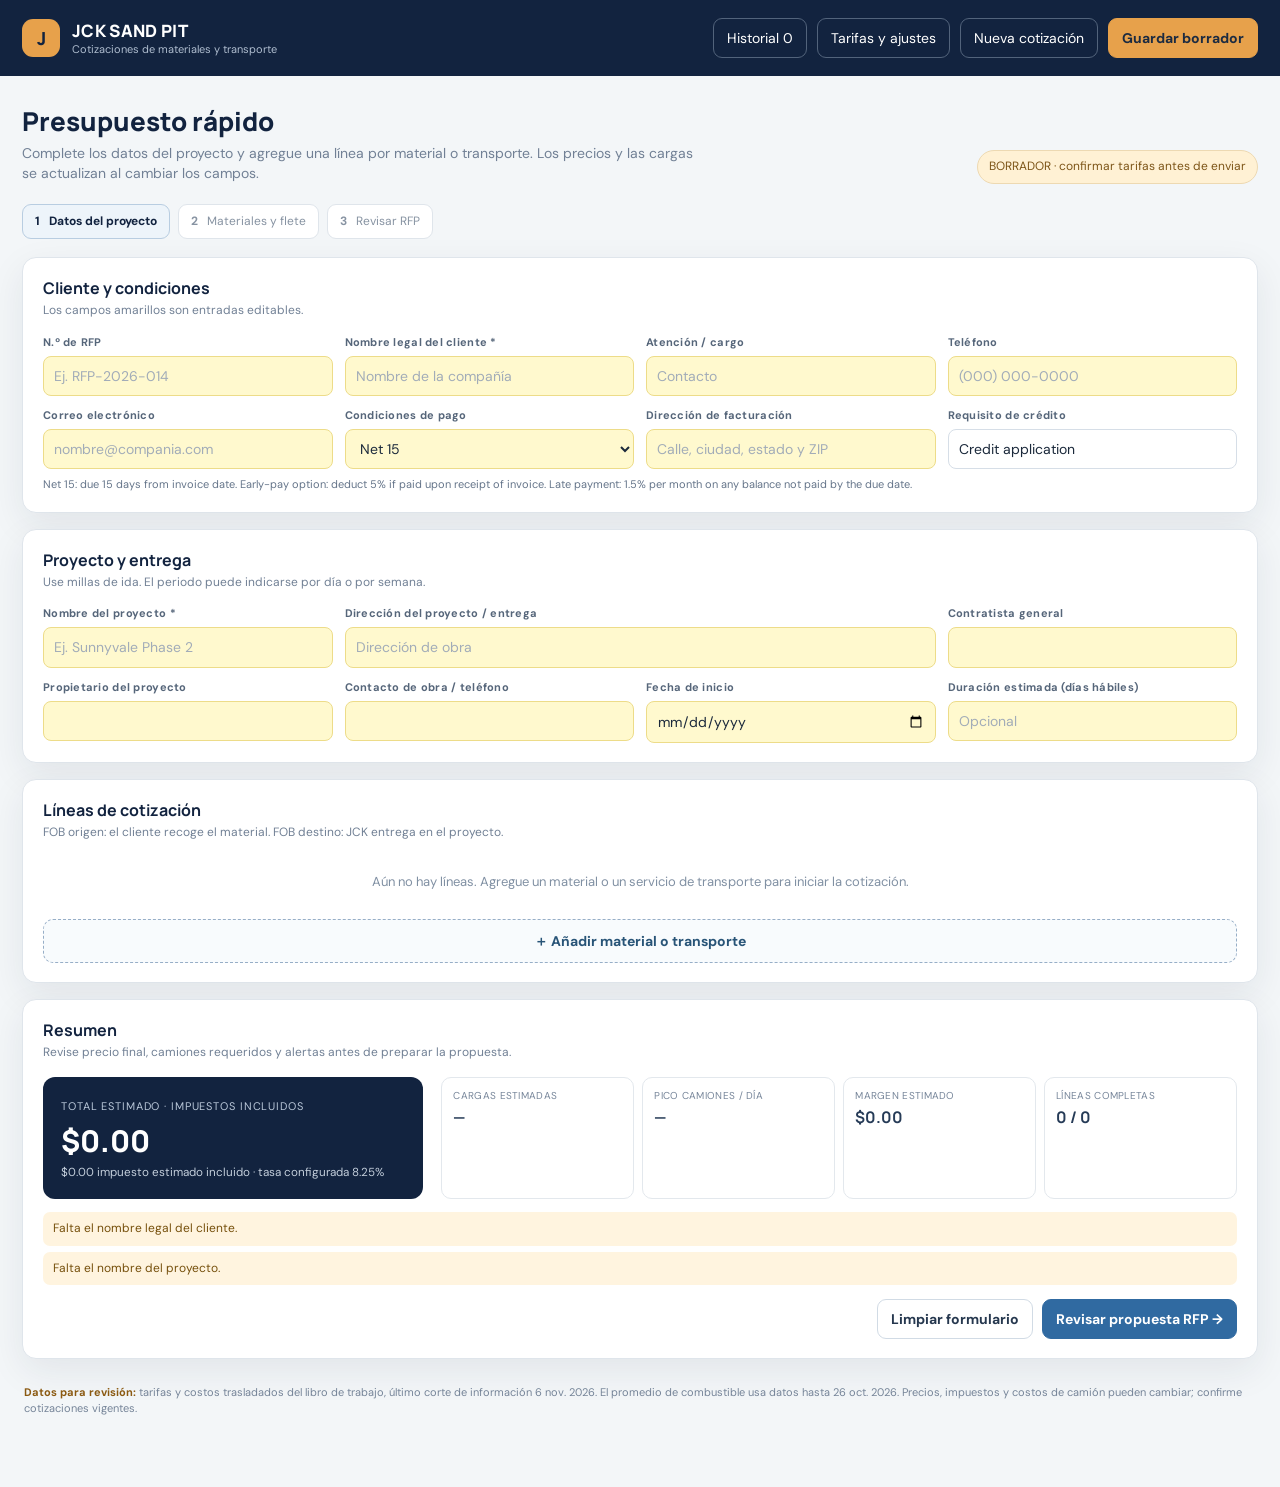
==== FleetManager/Quoter/index.html @ a15f68d5 "nuevos cambios de contizacion" ====
<!doctype html>
<html lang="es">
<head>
  <meta charset="utf-8">
  <meta name="viewport" content="width=device-width, initial-scale=1">
  <meta name="theme-color" content="#12233f">
  <meta name="description" content="Cotizaciones de materiales, transporte y RFP para JCK Sand Pit.">
  <title>JCK Sand Pit | Cotizador</title>
  <link rel="preconnect" href="https://fonts.googleapis.com">
  <link rel="preconnect" href="https://fonts.gstatic.com" crossorigin>
  <link href="https://fonts.googleapis.com/css2?family=DM+Sans:wght@400;500;600;700&family=Manrope:wght@500;600;700;800&display=swap" rel="stylesheet">
  <style>
    :root{--navy:#12233f;--navy2:#203858;--blue:#306aa1;--ink:#1b293b;--muted:#718095;--line:#dfe5eb;--bg:#f3f6f8;--white:#fff;--yellow:#fff4b5;--green:#e5f3ea;--red:#ad3f37;--redbg:#fff0ed;--orange:#a36a14;--orangebg:#fff4df;--shadow:0 12px 36px rgba(23,42,69,.08);--radius:14px}
    *{box-sizing:border-box}body{margin:0;background:var(--bg);color:var(--ink);font:14px/1.45 'DM Sans',sans-serif}button,input,select,textarea{font:inherit}button{cursor:pointer}.app-shell{min-height:100vh}.topbar{background:var(--navy);color:#fff;padding:18px max(22px,calc((100vw - 1280px)/2));display:flex;align-items:center;justify-content:space-between;gap:24px}.brand{display:flex;align-items:center;gap:12px}.brand-mark{width:38px;height:38px;border-radius:11px;background:#e7a14b;color:var(--navy);display:grid;place-items:center;font:800 18px Manrope,sans-serif}.brand-name{font:800 17px Manrope,sans-serif;letter-spacing:.02em}.brand-sub{color:#afbdcf;font-size:11px}.top-actions{display:flex;gap:10px;align-items:center;flex-wrap:wrap}.top-actions button{border:1px solid #52637b;background:transparent;color:white;border-radius:9px;padding:9px 13px}.top-actions button.primary{background:#e7a14b;border-color:#e7a14b;color:#1c2b41;font-weight:700}.wrap{max-width:1280px;margin:0 auto;padding:24px 22px 60px}.intro{display:flex;align-items:flex-end;justify-content:space-between;gap:24px;margin:7px 0 20px}.intro h1{font:800 26px/1.15 Manrope,sans-serif;margin:0 0 6px;color:var(--navy)}.intro p{margin:0;color:var(--muted);max-width:680px}.draft-tag{font-size:12px;color:#7d5518;background:#fff1d4;border:1px solid #edd9b2;border-radius:100px;padding:7px 11px;white-space:nowrap}.stepper{display:flex;gap:8px;margin-bottom:18px;flex-wrap:wrap}.step{background:white;border:1px solid var(--line);border-radius:9px;padding:8px 12px;color:#8793a2;font-size:12px}.step.active{border-color:#b8cde1;background:#edf4fa;color:var(--navy);font-weight:700}.step b{margin-right:6px}.card{background:white;border:1px solid var(--line);border-radius:var(--radius);box-shadow:var(--shadow);padding:19px 20px;margin-bottom:16px}.card-head{display:flex;justify-content:space-between;align-items:flex-start;gap:20px;margin-bottom:15px}.card h2{font:700 16px Manrope,sans-serif;margin:0;color:var(--navy)}.card-hint{font-size:12px;color:var(--muted);margin-top:3px}.grid{display:grid;grid-template-columns:repeat(4,minmax(0,1fr));gap:12px}.grid.project{grid-template-columns:repeat(4,minmax(0,1fr))}.field{display:flex;flex-direction:column;gap:5px;min-width:0}.field label{font-size:11px;font-weight:700;letter-spacing:.025em;color:#56667a}.field input,.field select,.field textarea,.settings-input{width:100%;min-width:0;border:1px solid #d6dee7;border-radius:8px;background:#fff;color:var(--ink);padding:9px 10px;outline:none}.field input:focus,.field select:focus,.field textarea:focus{border-color:#4a83b8;box-shadow:0 0 0 3px #d8e8f6}.field input::placeholder{color:#a2acb8}.field.input-field input,.field.input-field select{background:#fff9ce;border-color:#eddc89}.field.wide{grid-column:span 2}.payment-note{font-size:11px;color:#65758a;margin-top:8px}.lines-wrap{display:grid;gap:12px}.quote-line{border:1px solid #dce3eb;border-radius:12px;overflow:hidden;background:white}.line-top{background:#f6f8fa;padding:10px 13px;display:flex;justify-content:space-between;align-items:center;border-bottom:1px solid #e4e8ed}.line-title{font-weight:700;color:var(--navy)}.line-top .small-muted{font-size:11px;color:#77869a;margin-left:9px}.remove-line{border:0;background:transparent;color:#758499;padding:5px 7px;border-radius:6px}.remove-line:hover{background:#fdebe8;color:#a23c35}.line-fields{padding:13px;display:grid;grid-template-columns:1.15fr 1.55fr .75fr 1fr .75fr 1fr .82fr .88fr;gap:9px;align-items:end}.line-fields .field label{min-height:24px}.transport-fields{display:contents}.line-fields .hidden{display:none}.lowboy-fields{grid-column:1/-1;border:1px dashed #d9a4a0;background:#fff5f3;border-radius:9px;padding:10px;display:grid;grid-template-columns:repeat(4,minmax(0,1fr));gap:9px}.lowboy-title{grid-column:1/-1;font-size:11px;font-weight:800;color:#99433e}.line-results{padding:12px 13px;background:#fbfcfd;border-top:1px solid #e4e8ed;display:flex;align-items:center;gap:16px;flex-wrap:wrap}.metric{min-width:86px}.metric span{display:block;font-size:10px;text-transform:uppercase;letter-spacing:.045em;color:#79889a}.metric strong{font:700 14px Manrope;color:#23364e}.metric.primary{background:var(--green);border-radius:8px;padding:6px 10px;min-width:118px}.metric.primary strong{color:#176a43}.line-flags{display:flex;gap:6px;flex-wrap:wrap;margin-left:auto}.flag{font-size:10px;padding:4px 7px;border-radius:100px;font-weight:700}.flag.warn{background:var(--orangebg);color:#81570d}.flag.error{background:var(--redbg);color:#9b302b}.flag.info{background:#edf3f9;color:#506d8b}.line-empty{padding:17px;color:#8090a3;text-align:center;font-size:13px}.add-line{border:1px dashed #97aec7;background:#f8fbfd;color:#285477;border-radius:10px;padding:11px 14px;font-weight:700;width:100%;margin-top:10px}.add-line:hover{background:#eef5fa}.summary{display:grid;grid-template-columns:1.1fr 2.3fr;gap:18px;align-items:stretch}.summary-total{background:var(--navy);color:white;border-radius:12px;padding:18px}.summary-total label{font-size:11px;text-transform:uppercase;letter-spacing:.08em;color:#b9c7d9}.summary-total strong{display:block;font:800 30px Manrope;margin-top:5px}.summary-total small{color:#c3cedb}.summary-grid{display:grid;grid-template-columns:repeat(4,1fr);gap:8px}.summary-stat{border:1px solid #e3e8ed;border-radius:10px;padding:11px}.summary-stat span{display:block;color:#77869a;font-size:10px;text-transform:uppercase;letter-spacing:.03em}.summary-stat strong{font:700 16px Manrope;color:#263b57;display:block;margin-top:3px}.alert-list{margin:13px 0 0;padding:0;list-style:none;display:grid;gap:6px}.alert-list li{font-size:12px;padding:8px 10px;background:var(--orangebg);color:#76500c;border-radius:7px}.alert-list li.error{background:var(--redbg);color:#8d3530}.summary-actions{display:flex;gap:9px;margin-top:14px;justify-content:flex-end;flex-wrap:wrap}.btn{border:1px solid #d1dbe5;border-radius:9px;background:#fff;color:#26384f;padding:9px 13px;font-weight:700}.btn:hover{background:#f5f8fa}.btn.primary{background:var(--blue);border-color:var(--blue);color:white}.btn.gold{background:#e7a14b;border-color:#e7a14b;color:#17283f}.btn.danger{color:#9c3d37}.data-note{font-size:11px;color:#758498;padding:10px 2px}.data-note strong{color:#8b5a12}.modal-backdrop{position:fixed;inset:0;background:rgba(10,22,39,.53);z-index:10;display:none;align-items:center;justify-content:center;padding:18px}.modal-backdrop.open{display:flex}.modal{background:white;border-radius:15px;width:min(1050px,100%);max-height:92vh;overflow:auto;box-shadow:0 25px 80px rgba(0,0,0,.25)}.modal-head{position:sticky;top:0;background:white;border-bottom:1px solid var(--line);padding:16px 19px;display:flex;justify-content:space-between;align-items:center;z-index:1}.modal-head h2{font:700 18px Manrope;color:var(--navy);margin:0}.modal-body{padding:18px}.settings-grid{display:grid;grid-template-columns:repeat(4,minmax(0,1fr));gap:10px}.settings-box{border:1px solid #e2e7ed;border-radius:10px;padding:12px}.settings-box h3{font:700 12px Manrope;color:var(--navy);margin:0 0 8px}.settings-box .field{margin-bottom:8px}.settings-box .field:last-child{margin:0}.settings-table{width:100%;border-collapse:collapse;margin:8px 0 18px;font-size:12px}.settings-table th,.settings-table td{border-bottom:1px solid #e5e9ed;padding:8px;text-align:left}.settings-table th{color:#66768a;font-size:10px;text-transform:uppercase}.settings-table input,.settings-table select{width:100%;padding:7px;border:1px solid #d7e0e7;border-radius:6px;background:#fff9ce}.settings-foot{color:#718095;font-size:11px}.rfp-screen{display:none;position:fixed;inset:0;background:#e9edf1;z-index:20;overflow:auto;padding:20px}.rfp-screen.open{display:block}.rfp-toolbar{max-width:980px;margin:0 auto 12px;display:flex;justify-content:space-between;align-items:center}.rfp-paper{background:white;max-width:980px;min-height:1000px;margin:0 auto;padding:36px 44px;box-shadow:0 8px 36px rgba(23,42,69,.14);color:#1d2631;font:12px/1.45 Arial,sans-serif}.rfp-top{display:flex;justify-content:space-between;align-items:flex-start;border-bottom:3px solid #b7413b;padding-bottom:12px}.rfp-logo{font:800 27px Manrope,sans-serif;color:var(--navy)}.rfp-logo span{color:#c64b43}.rfp-company{text-align:right;font-size:10px;color:#425168}.rfp-title{background:#151a20;color:white;font:bold 16px Arial;padding:10px 12px;margin:14px 0}.rfp-two{display:grid;grid-template-columns:1fr 1fr;gap:36px}.rfp-two h3{font-size:11px;background:#39414a;color:white;padding:6px;margin:0}.rfp-detail{display:grid;grid-template-columns:115px 1fr;gap:5px;padding:8px 2px}.rfp-detail b{color:#444}.rfp-copy{margin:15px 0;color:#30343a}.rfp-table{width:100%;border-collapse:collapse;margin:14px 0}.rfp-table th{background:#20252b;color:white;padding:7px 5px;text-align:left;font-size:10px}.rfp-table td{border:1px solid #c9cdd1;padding:7px 5px;vertical-align:top}.rfp-totals{width:48%;margin-left:auto;border-collapse:collapse}.rfp-totals td{padding:6px;border-bottom:1px solid #ddd}.rfp-totals td:last-child{text-align:right;font-weight:700}.rfp-totals tr.total{background:#e5f3ea;font-weight:bold}.rfp-note{font-size:10px;color:#6a747e;margin-top:10px}.rfp-terms{border-top:2px solid #3d454e;margin-top:22px;padding-top:10px}.rfp-terms h3{font-size:11px;color:#b43e36;margin:12px 0 3px}.rfp-terms p{margin:0 0 6px;font-size:10px}.rfp-sign{display:grid;grid-template-columns:1fr 1fr;gap:45px;margin-top:25px}.sigline{border-top:1px solid #6d747c;margin-top:32px;padding-top:4px;font-size:10px}.empty-rfp{padding:24px;text-align:center;color:#8b5360;background:#fff2ef;border:1px solid #f0ceca;border-radius:8px}
    .history-modal{width:min(1040px,100%)}.history-list{display:grid;gap:12px}.history-empty{padding:26px 16px;text-align:center;color:#718095;border:1px dashed #d4dde7;border-radius:10px;background:#fafcfd}.history-entry{border:1px solid #dfe5eb;border-radius:11px;padding:14px;background:#fff}.history-entry-head{display:flex;justify-content:space-between;gap:14px;align-items:flex-start}.history-entry-title{font:700 14px Manrope;color:#12233f}.history-entry-meta{font-size:11px;color:#718095;margin-top:4px}.history-status{min-width:210px}.history-fields{display:grid;grid-template-columns:minmax(190px, .7fr) minmax(260px,1.3fr);gap:12px;margin-top:12px}.history-fields label{display:grid;gap:5px;font-size:11px;font-weight:700;color:#56667a}.history-fields select,.history-fields textarea{width:100%;border:1px solid #d6dee7;border-radius:8px;padding:9px 10px;background:white;color:#1b293b}.history-fields textarea{min-height:74px;resize:vertical}.history-details{margin-top:10px;font-size:11px;color:#58687b}.history-details summary{cursor:pointer;font-weight:700;color:#306aa1}.history-details ul{margin:7px 0 0;padding-left:20px}.history-save-note{font-size:10px;color:#718095;margin-top:5px}.history-toolbar{display:flex;justify-content:flex-end;gap:8px;flex-wrap:wrap;margin-bottom:14px}.history-summary{display:grid;grid-template-columns:1fr 1.2fr;gap:14px;margin-bottom:16px}.history-kpis{display:grid;grid-template-columns:repeat(4,minmax(0,1fr));gap:8px}.history-kpi{border:1px solid #e1e7ed;border-radius:9px;padding:10px}.history-kpi span{display:block;color:#738196;font-size:10px;text-transform:uppercase}.history-kpi strong{display:block;color:#203858;font:700 18px Manrope;margin-top:3px}.history-chart{border:1px solid #e1e7ed;border-radius:9px;padding:12px}.history-chart h3{margin:0 0 10px;font:700 12px Manrope;color:#203858}.chart-row{display:grid;grid-template-columns:150px 1fr 70px;align-items:center;gap:8px;font-size:10px;margin:9px 0}.chart-track{height:10px;background:#eef2f5;border-radius:8px;overflow:hidden}.chart-fill{height:100%;border-radius:8px}.chart-approved{background:#31845c}.chart-rejected{background:#c64b43}.chart-pending{background:#e2a342}.chart-unsent{background:#8795a7}.history-note{font-size:10px;color:#718095;margin:5px 0 12px}.history-actions{display:flex;gap:6px;flex-wrap:wrap;margin-top:10px}.history-actions .btn{font-size:11px;padding:6px 9px}.rfp-toolbar>div{display:flex;gap:8px;flex-wrap:wrap}
    @media(max-width:1050px){.line-fields{grid-template-columns:repeat(4,minmax(0,1fr))}.summary{grid-template-columns:1fr}.summary-grid{grid-template-columns:repeat(4,1fr)}}
    @media(max-width:700px){.topbar{padding:13px 16px;align-items:flex-start}.brand-sub{display:none}.top-actions button{padding:8px 9px;font-size:12px}.wrap{padding:18px 13px 45px}.intro{display:block}.draft-tag{display:inline-block;margin-top:12px}.grid,.grid.project{grid-template-columns:repeat(2,minmax(0,1fr))}.field.wide{grid-column:span 2}.card{padding:15px}.line-fields{grid-template-columns:repeat(2,minmax(0,1fr));gap:10px}.lowboy-fields{grid-template-columns:repeat(2,minmax(0,1fr))}.summary-grid{grid-template-columns:repeat(2,1fr)}.summary-actions{justify-content:stretch}.summary-actions .btn{flex:1}.rfp-screen{padding:8px}.rfp-paper{padding:18px 15px;min-height:0}.rfp-two{gap:10px}.rfp-detail{grid-template-columns:90px 1fr;font-size:10px}.rfp-table th,.rfp-table td{padding:5px 3px;font-size:9px}.rfp-totals{width:70%}.settings-grid{grid-template-columns:repeat(2,minmax(0,1fr))}.rfp-logo{font-size:20px}.history-entry-head{display:block}.history-status{width:100%;margin-top:10px}.history-fields{grid-template-columns:1fr}.rfp-toolbar>div{width:100%;justify-content:flex-end}}
    @media print{@page{size:letter;margin:10mm}body{background:white}.app-shell,.modal-backdrop,.rfp-toolbar{display:none!important}.rfp-screen{display:block!important;position:static;overflow:visible;background:white;padding:0}.rfp-paper{max-width:none;min-height:0;margin:0;padding:0;box-shadow:none}.rfp-top,.rfp-two,.rfp-table,.rfp-totals,.rfp-terms{break-inside:auto}.rfp-terms p{break-inside:avoid}.rfp-sign{break-inside:avoid}.rfp-table{font-size:9px}.rfp-terms p{font-size:9px}}
    .alert-jump{display:flex;width:100%;justify-content:space-between;align-items:center;gap:10px;padding:0;border:0;background:transparent;color:inherit;font:inherit;text-align:left;cursor:pointer}.alert-jump small{flex:none;font-size:10px;font-weight:700;text-decoration:underline;text-underline-offset:2px}.alert-jump:hover small{color:#12233f}.review-line{outline:3px solid #e1b645!important;box-shadow:0 0 0 5px rgba(225,182,69,.18)!important}.review-target{outline:3px solid #e1b645!important;box-shadow:0 0 0 5px rgba(225,182,69,.2)!important;scroll-margin:100px}
  </style>
<link rel="stylesheet" href="/css/menu.css">
</head>
<body>
<div class="app-shell" id="appShell">
  <header class="topbar">
    <div class="brand"><div class="brand-mark">J</div><div><div class="brand-name">JCK SAND PIT</div><div class="brand-sub">Cotizaciones de materiales y transporte</div></div></div>
    <div class="top-actions"><button id="historyBtn">Historial <span id="historyCount">0</span></button><button id="settingsBtn">Tarifas y ajustes</button><button id="newQuoteBtn">Nueva cotización</button><button class="primary" id="saveDraftBtn">Guardar borrador</button></div>
  </header>
  <main class="wrap">
    <section class="intro"><div><h1>Presupuesto rápido</h1><p>Complete los datos del proyecto y agregue una línea por material o transporte. Los precios y las cargas se actualizan al cambiar los campos.</p></div><span class="draft-tag">BORRADOR · confirmar tarifas antes de enviar</span></section>
    <div class="stepper"><span class="step active"><b>1</b> Datos del proyecto</span><span class="step"><b>2</b> Materiales y flete</span><span class="step"><b>3</b> Revisar RFP</span></div>
    <section class="card">
      <div class="card-head"><div><h2>Cliente y condiciones</h2><div class="card-hint">Los campos amarillos son entradas editables.</div></div></div>
      <div class="grid" id="clientFields">
        <div class="field input-field"><label>N.º de RFP</label><input data-field="rfp" placeholder="Ej. RFP-2026-014"></div>
        <div class="field input-field"><label>Nombre legal del cliente *</label><input data-field="customer" placeholder="Nombre de la compañía"></div>
        <div class="field input-field"><label>Atención / cargo</label><input data-field="attention" placeholder="Contacto"></div>
        <div class="field input-field"><label>Teléfono</label><input data-field="phone" placeholder="(000) 000-0000"></div>
        <div class="field input-field"><label>Correo electrónico</label><input data-field="email" type="email" placeholder="nombre@compania.com"></div>
        <div class="field input-field"><label>Condiciones de pago</label><select data-field="terms"></select></div>
        <div class="field input-field"><label>Dirección de facturación</label><input data-field="billing" placeholder="Calle, ciudad, estado y ZIP"></div>
        <div class="field"><label>Requisito de crédito</label><input data-field="credit" readonly></div>
      </div>
      <div class="payment-note" id="paymentNote"></div>
    </section>
    <section class="card">
      <div class="card-head"><div><h2>Proyecto y entrega</h2><div class="card-hint">Use millas de ida. El periodo puede indicarse por día o por semana.</div></div></div>
      <div class="grid project">
        <div class="field input-field"><label>Nombre del proyecto *</label><input data-field="project" placeholder="Ej. Sunnyvale Phase 2"></div>
        <div class="field input-field wide"><label>Dirección del proyecto / entrega</label><input data-field="deliveryAddress" placeholder="Dirección de obra"></div>
        <div class="field input-field"><label>Contratista general</label><input data-field="generalContractor"></div>
        <div class="field input-field"><label>Propietario del proyecto</label><input data-field="owner"></div>
        <div class="field input-field"><label>Contacto de obra / teléfono</label><input data-field="siteContact"></div>
        <div class="field input-field"><label>Fecha de inicio</label><input data-field="startDate" type="date"></div>
        <div class="field input-field"><label>Duración estimada (días hábiles)</label><input data-field="duration" type="number" min="1" step="1" placeholder="Opcional"></div>
      </div>
    </section>
    <section class="card">
      <div class="card-head"><div><h2>Líneas de cotización</h2><div class="card-hint">FOB origen: el cliente recoge el material. FOB destino: JCK entrega en el proyecto.</div></div></div>
      <div id="lines" class="lines-wrap"></div>
      <button class="add-line" id="addLineBtn">＋ Añadir material o transporte</button>
    </section>
    <section class="card">
      <div class="card-head"><div><h2>Resumen</h2><div class="card-hint">Revise precio final, camiones requeridos y alertas antes de preparar la propuesta.</div></div></div>
      <div class="summary" id="summary"></div>
      <ul class="alert-list" id="alerts"></ul>
      <div class="summary-actions"><button class="btn" id="resetBtn">Limpiar formulario</button><button class="btn primary" id="rfpBtn">Revisar propuesta RFP →</button></div>
    </section>
    <div class="data-note"><strong>Datos para revisión:</strong> tarifas y costos trasladados del libro de trabajo, último corte de información 6 nov. 2026. El promedio de combustible usa datos hasta 26 oct. 2026. Precios, impuestos y costos de camión pueden cambiar; confirme cotizaciones vigentes.</div>
  </main>
</div>
<div class="modal-backdrop" id="settingsModal" role="dialog" aria-modal="true" aria-label="Tarifas y ajustes">
  <div class="modal"><div class="modal-head"><div><h2>Tarifas y ajustes</h2><div class="card-hint">Cambios guardados en este navegador.</div></div><button class="btn" id="closeSettings">Cerrar</button></div><div class="modal-body" id="settingsBody"></div></div>
</div>
<div class="modal-backdrop" id="historyModal" role="dialog" aria-modal="true" aria-label="Historial de cotizaciones"><section class="modal history-modal"><div class="modal-head"><div><h2>Historial de cotizaciones</h2><div class="card-hint">Se guarda solo en este navegador; no se comparte ni sincroniza con otros usuarios.</div></div><button class="btn" id="closeHistory">Cerrar</button></div><div class="modal-body"><div class="history-toolbar"><button class="btn primary" id="exportHistory">Exportar a Excel (.xlsx)</button></div><div id="historySummary"></div><div class="history-note">Los porcentajes de aprobación se calculan sobre las cotizaciones enviadas. Los PDF preparados pero aún no enviados se muestran aparte.</div><div id="historyList" class="history-list"></div></div></section></div>
<div class="rfp-screen" id="rfpScreen"><div class="rfp-toolbar"><button class="btn" id="backBtn">← Volver al presupuesto</button><div><button class="btn gold" id="outlookBtn">Enviar por Outlook</button><button class="btn" id="registerSentBtn">Registrar como enviada</button><button class="btn primary" id="printBtn">Guardar como PDF / Imprimir</button></div></div><div class="history-note" style="max-width:980px;margin:0 auto 10px">Outlook abrirá un borrador y el PDF para imprimir/guardar; adjunte el PDF al correo y confirme el envío en el historial.</div><article class="rfp-paper" id="rfpPaper"></article></div>
<script src="./data.js"></script>
<script src="./app.js"></script>
<script src="/js/menu.js"></script>
<script src="/js/html2pdf.bundle.min.js"></script>
<script src="/js/quote-email.js"></script>
<script src="/js/quote-validate.js"></script>
</body>
</html>
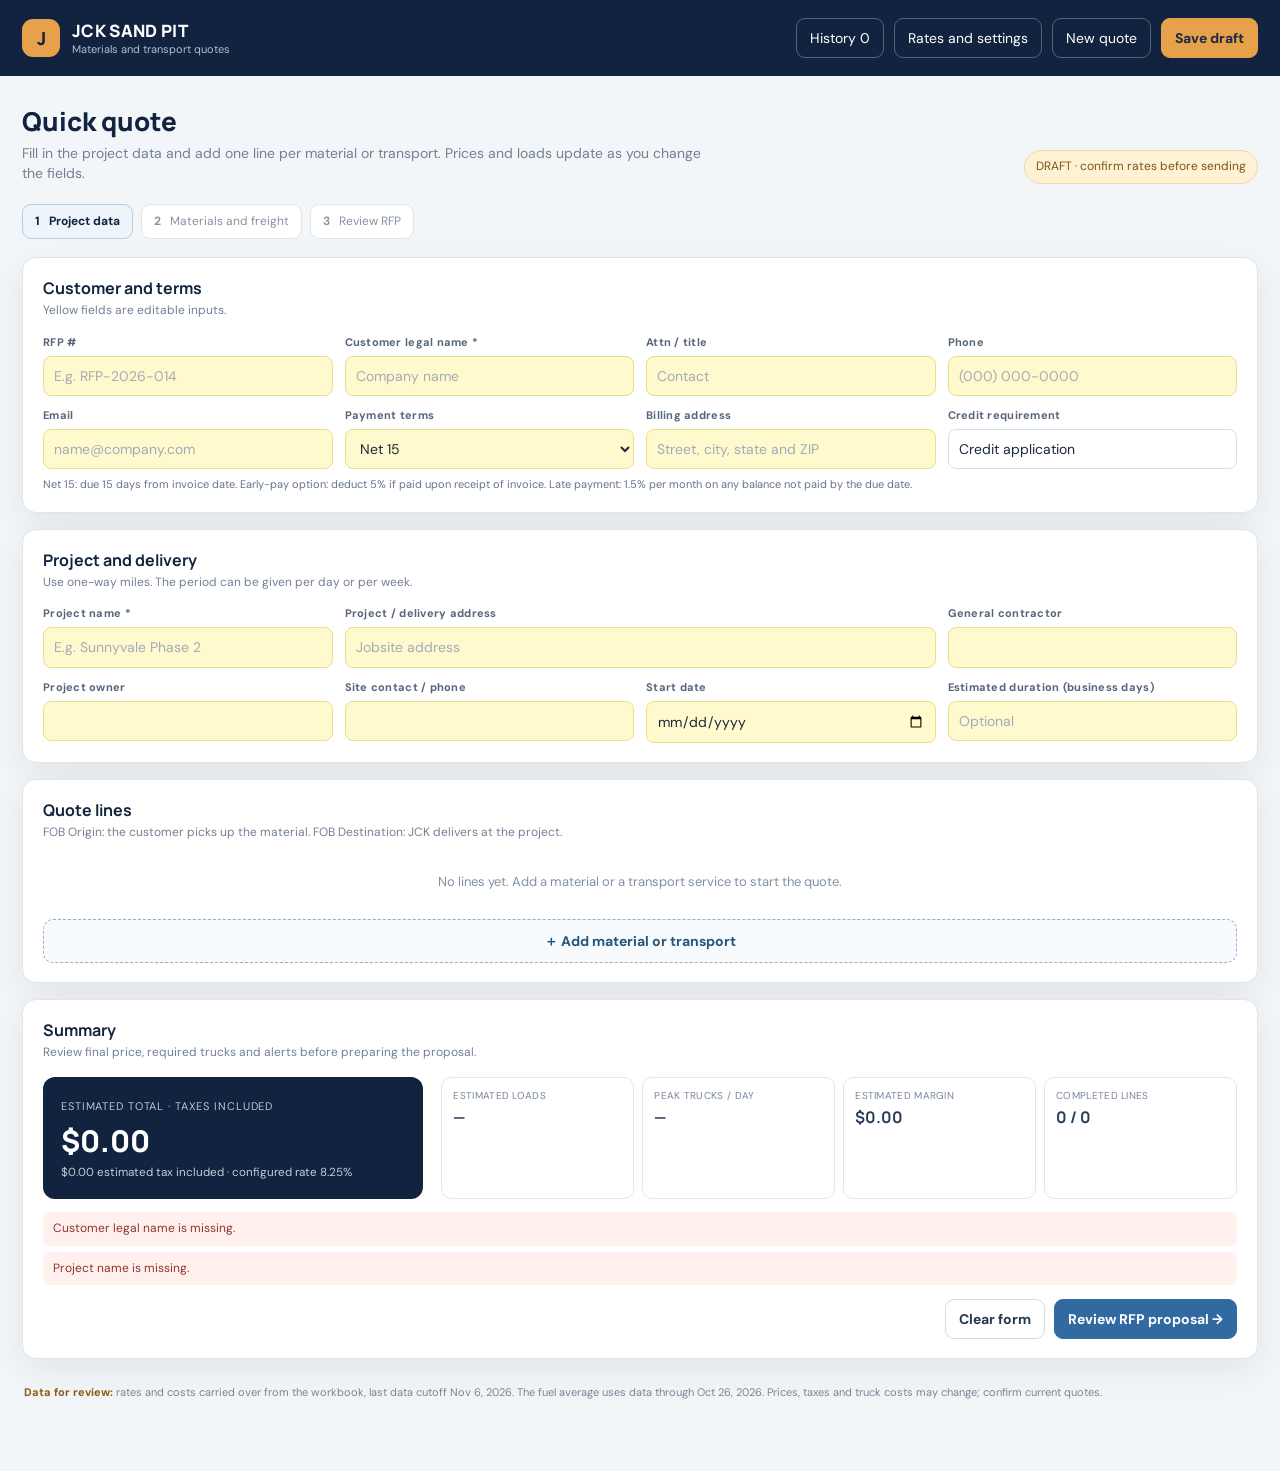
==== commit 1cb5743c: "v3" ====
--- a/FleetManager/Quoter/index.html
+++ b/FleetManager/Quoter/index.html
@@ -1,11 +1,11 @@
 <!doctype html>
-<html lang="es">
+<html lang="en">
 <head>
   <meta charset="utf-8">
   <meta name="viewport" content="width=device-width, initial-scale=1">
   <meta name="theme-color" content="#12233f">
-  <meta name="description" content="Cotizaciones de materiales, transporte y RFP para JCK Sand Pit.">
-  <title>JCK Sand Pit | Cotizador</title>
+  <meta name="description" content="Materials, transport and RFP quotes for JCK Sand Pit.">
+  <title>JCK Sand Pit | Quoter</title>
   <link rel="preconnect" href="https://fonts.googleapis.com">
   <link rel="preconnect" href="https://fonts.gstatic.com" crossorigin>
   <link href="https://fonts.googleapis.com/css2?family=DM+Sans:wght@400;500;600;700&family=Manrope:wght@500;600;700;800&display=swap" rel="stylesheet">
@@ -23,57 +23,57 @@
 <body>
 <div class="app-shell" id="appShell">
   <header class="topbar">
-    <div class="brand"><div class="brand-mark">J</div><div><div class="brand-name">JCK SAND PIT</div><div class="brand-sub">Cotizaciones de materiales y transporte</div></div></div>
-    <div class="top-actions"><button id="historyBtn">Historial <span id="historyCount">0</span></button><button id="settingsBtn">Tarifas y ajustes</button><button id="newQuoteBtn">Nueva cotización</button><button class="primary" id="saveDraftBtn">Guardar borrador</button></div>
+    <div class="brand"><div class="brand-mark">J</div><div><div class="brand-name">JCK SAND PIT</div><div class="brand-sub">Materials and transport quotes</div></div></div>
+    <div class="top-actions"><button id="historyBtn">History <span id="historyCount">0</span></button><button id="settingsBtn">Rates and settings</button><button id="newQuoteBtn">New quote</button><button class="primary" id="saveDraftBtn">Save draft</button></div>
   </header>
   <main class="wrap">
-    <section class="intro"><div><h1>Presupuesto rápido</h1><p>Complete los datos del proyecto y agregue una línea por material o transporte. Los precios y las cargas se actualizan al cambiar los campos.</p></div><span class="draft-tag">BORRADOR · confirmar tarifas antes de enviar</span></section>
-    <div class="stepper"><span class="step active"><b>1</b> Datos del proyecto</span><span class="step"><b>2</b> Materiales y flete</span><span class="step"><b>3</b> Revisar RFP</span></div>
+    <section class="intro"><div><h1>Quick quote</h1><p>Fill in the project data and add one line per material or transport. Prices and loads update as you change the fields.</p></div><span class="draft-tag">DRAFT · confirm rates before sending</span></section>
+    <div class="stepper"><span class="step active"><b>1</b> Project data</span><span class="step"><b>2</b> Materials and freight</span><span class="step"><b>3</b> Review RFP</span></div>
     <section class="card">
-      <div class="card-head"><div><h2>Cliente y condiciones</h2><div class="card-hint">Los campos amarillos son entradas editables.</div></div></div>
+      <div class="card-head"><div><h2>Customer and terms</h2><div class="card-hint">Yellow fields are editable inputs.</div></div></div>
       <div class="grid" id="clientFields">
-        <div class="field input-field"><label>N.º de RFP</label><input data-field="rfp" placeholder="Ej. RFP-2026-014"></div>
-        <div class="field input-field"><label>Nombre legal del cliente *</label><input data-field="customer" placeholder="Nombre de la compañía"></div>
-        <div class="field input-field"><label>Atención / cargo</label><input data-field="attention" placeholder="Contacto"></div>
-        <div class="field input-field"><label>Teléfono</label><input data-field="phone" placeholder="(000) 000-0000"></div>
-        <div class="field input-field"><label>Correo electrónico</label><input data-field="email" type="email" placeholder="nombre@compania.com"></div>
-        <div class="field input-field"><label>Condiciones de pago</label><select data-field="terms"></select></div>
-        <div class="field input-field"><label>Dirección de facturación</label><input data-field="billing" placeholder="Calle, ciudad, estado y ZIP"></div>
-        <div class="field"><label>Requisito de crédito</label><input data-field="credit" readonly></div>
+        <div class="field input-field"><label>RFP #</label><input data-field="rfp" placeholder="E.g. RFP-2026-014"></div>
+        <div class="field input-field"><label>Customer legal name *</label><input data-field="customer" placeholder="Company name"></div>
+        <div class="field input-field"><label>Attn / title</label><input data-field="attention" placeholder="Contact"></div>
+        <div class="field input-field"><label>Phone</label><input data-field="phone" placeholder="(000) 000-0000"></div>
+        <div class="field input-field"><label>Email</label><input data-field="email" type="email" placeholder="name@company.com"></div>
+        <div class="field input-field"><label>Payment terms</label><select data-field="terms"></select></div>
+        <div class="field input-field"><label>Billing address</label><input data-field="billing" placeholder="Street, city, state and ZIP"></div>
+        <div class="field"><label>Credit requirement</label><input data-field="credit" readonly></div>
       </div>
       <div class="payment-note" id="paymentNote"></div>
     </section>
     <section class="card">
-      <div class="card-head"><div><h2>Proyecto y entrega</h2><div class="card-hint">Use millas de ida. El periodo puede indicarse por día o por semana.</div></div></div>
+      <div class="card-head"><div><h2>Project and delivery</h2><div class="card-hint">Use one-way miles. The period can be given per day or per week.</div></div></div>
       <div class="grid project">
-        <div class="field input-field"><label>Nombre del proyecto *</label><input data-field="project" placeholder="Ej. Sunnyvale Phase 2"></div>
-        <div class="field input-field wide"><label>Dirección del proyecto / entrega</label><input data-field="deliveryAddress" placeholder="Dirección de obra"></div>
-        <div class="field input-field"><label>Contratista general</label><input data-field="generalContractor"></div>
-        <div class="field input-field"><label>Propietario del proyecto</label><input data-field="owner"></div>
-        <div class="field input-field"><label>Contacto de obra / teléfono</label><input data-field="siteContact"></div>
-        <div class="field input-field"><label>Fecha de inicio</label><input data-field="startDate" type="date"></div>
-        <div class="field input-field"><label>Duración estimada (días hábiles)</label><input data-field="duration" type="number" min="1" step="1" placeholder="Opcional"></div>
+        <div class="field input-field"><label>Project name *</label><input data-field="project" placeholder="E.g. Sunnyvale Phase 2"></div>
+        <div class="field input-field wide"><label>Project / delivery address</label><input data-field="deliveryAddress" placeholder="Jobsite address"></div>
+        <div class="field input-field"><label>General contractor</label><input data-field="generalContractor"></div>
+        <div class="field input-field"><label>Project owner</label><input data-field="owner"></div>
+        <div class="field input-field"><label>Site contact / phone</label><input data-field="siteContact"></div>
+        <div class="field input-field"><label>Start date</label><input data-field="startDate" type="date"></div>
+        <div class="field input-field"><label>Estimated duration (business days)</label><input data-field="duration" type="number" min="1" step="1" placeholder="Optional"></div>
       </div>
     </section>
     <section class="card">
-      <div class="card-head"><div><h2>Líneas de cotización</h2><div class="card-hint">FOB origen: el cliente recoge el material. FOB destino: JCK entrega en el proyecto.</div></div></div>
+      <div class="card-head"><div><h2>Quote lines</h2><div class="card-hint">FOB Origin: the customer picks up the material. FOB Destination: JCK delivers at the project.</div></div></div>
       <div id="lines" class="lines-wrap"></div>
-      <button class="add-line" id="addLineBtn">＋ Añadir material o transporte</button>
+      <button class="add-line" id="addLineBtn">＋ Add material or transport</button>
     </section>
     <section class="card">
-      <div class="card-head"><div><h2>Resumen</h2><div class="card-hint">Revise precio final, camiones requeridos y alertas antes de preparar la propuesta.</div></div></div>
+      <div class="card-head"><div><h2>Summary</h2><div class="card-hint">Review final price, required trucks and alerts before preparing the proposal.</div></div></div>
       <div class="summary" id="summary"></div>
       <ul class="alert-list" id="alerts"></ul>
-      <div class="summary-actions"><button class="btn" id="resetBtn">Limpiar formulario</button><button class="btn primary" id="rfpBtn">Revisar propuesta RFP →</button></div>
+      <div class="summary-actions"><button class="btn" id="resetBtn">Clear form</button><button class="btn primary" id="rfpBtn">Review RFP proposal →</button></div>
     </section>
-    <div class="data-note"><strong>Datos para revisión:</strong> tarifas y costos trasladados del libro de trabajo, último corte de información 6 nov. 2026. El promedio de combustible usa datos hasta 26 oct. 2026. Precios, impuestos y costos de camión pueden cambiar; confirme cotizaciones vigentes.</div>
+    <div class="data-note"><strong>Data for review:</strong> rates and costs carried over from the workbook, last data cutoff Nov 6, 2026. The fuel average uses data through Oct 26, 2026. Prices, taxes and truck costs may change; confirm current quotes.</div>
   </main>
 </div>
-<div class="modal-backdrop" id="settingsModal" role="dialog" aria-modal="true" aria-label="Tarifas y ajustes">
-  <div class="modal"><div class="modal-head"><div><h2>Tarifas y ajustes</h2><div class="card-hint">Cambios guardados en este navegador.</div></div><button class="btn" id="closeSettings">Cerrar</button></div><div class="modal-body" id="settingsBody"></div></div>
+<div class="modal-backdrop" id="settingsModal" role="dialog" aria-modal="true" aria-label="Rates and settings">
+  <div class="modal"><div class="modal-head"><div><h2>Rates and settings</h2><div class="card-hint">Changes saved in this browser.</div></div><button class="btn" id="closeSettings">Close</button></div><div class="modal-body" id="settingsBody"></div></div>
 </div>
-<div class="modal-backdrop" id="historyModal" role="dialog" aria-modal="true" aria-label="Historial de cotizaciones"><section class="modal history-modal"><div class="modal-head"><div><h2>Historial de cotizaciones</h2><div class="card-hint">Se guarda solo en este navegador; no se comparte ni sincroniza con otros usuarios.</div></div><button class="btn" id="closeHistory">Cerrar</button></div><div class="modal-body"><div class="history-toolbar"><button class="btn primary" id="exportHistory">Exportar a Excel (.xlsx)</button></div><div id="historySummary"></div><div class="history-note">Los porcentajes de aprobación se calculan sobre las cotizaciones enviadas. Los PDF preparados pero aún no enviados se muestran aparte.</div><div id="historyList" class="history-list"></div></div></section></div>
-<div class="rfp-screen" id="rfpScreen"><div class="rfp-toolbar"><button class="btn" id="backBtn">← Volver al presupuesto</button><div><button class="btn gold" id="outlookBtn">Enviar por Outlook</button><button class="btn" id="registerSentBtn">Registrar como enviada</button><button class="btn primary" id="printBtn">Guardar como PDF / Imprimir</button></div></div><div class="history-note" style="max-width:980px;margin:0 auto 10px">Outlook abrirá un borrador y el PDF para imprimir/guardar; adjunte el PDF al correo y confirme el envío en el historial.</div><article class="rfp-paper" id="rfpPaper"></article></div>
+<div class="modal-backdrop" id="historyModal" role="dialog" aria-modal="true" aria-label="Quote history"><section class="modal history-modal"><div class="modal-head"><div><h2>Quote history</h2><div class="card-hint">Saved only in this browser; not shared or synced with other users.</div></div><button class="btn" id="closeHistory">Close</button></div><div class="modal-body"><div class="history-toolbar"><button class="btn primary" id="exportHistory">Export to Excel (.xlsx)</button></div><div id="historySummary"></div><div class="history-note">Approval percentages are calculated on sent quotes. PDFs prepared but not yet sent are shown separately.</div><div id="historyList" class="history-list"></div></div></section></div>
+<div class="rfp-screen" id="rfpScreen"><div class="rfp-toolbar"><button class="btn" id="backBtn">← Back to quote</button><div><button class="btn" id="registerSentBtn">Register as sent</button><button class="btn primary" id="downloadPdfBtn">Download PDF</button></div></div><article class="rfp-paper" id="rfpPaper"></article></div>
 <script src="./data.js"></script>
 <script src="./app.js"></script>
 <script src="/js/menu.js"></script>
